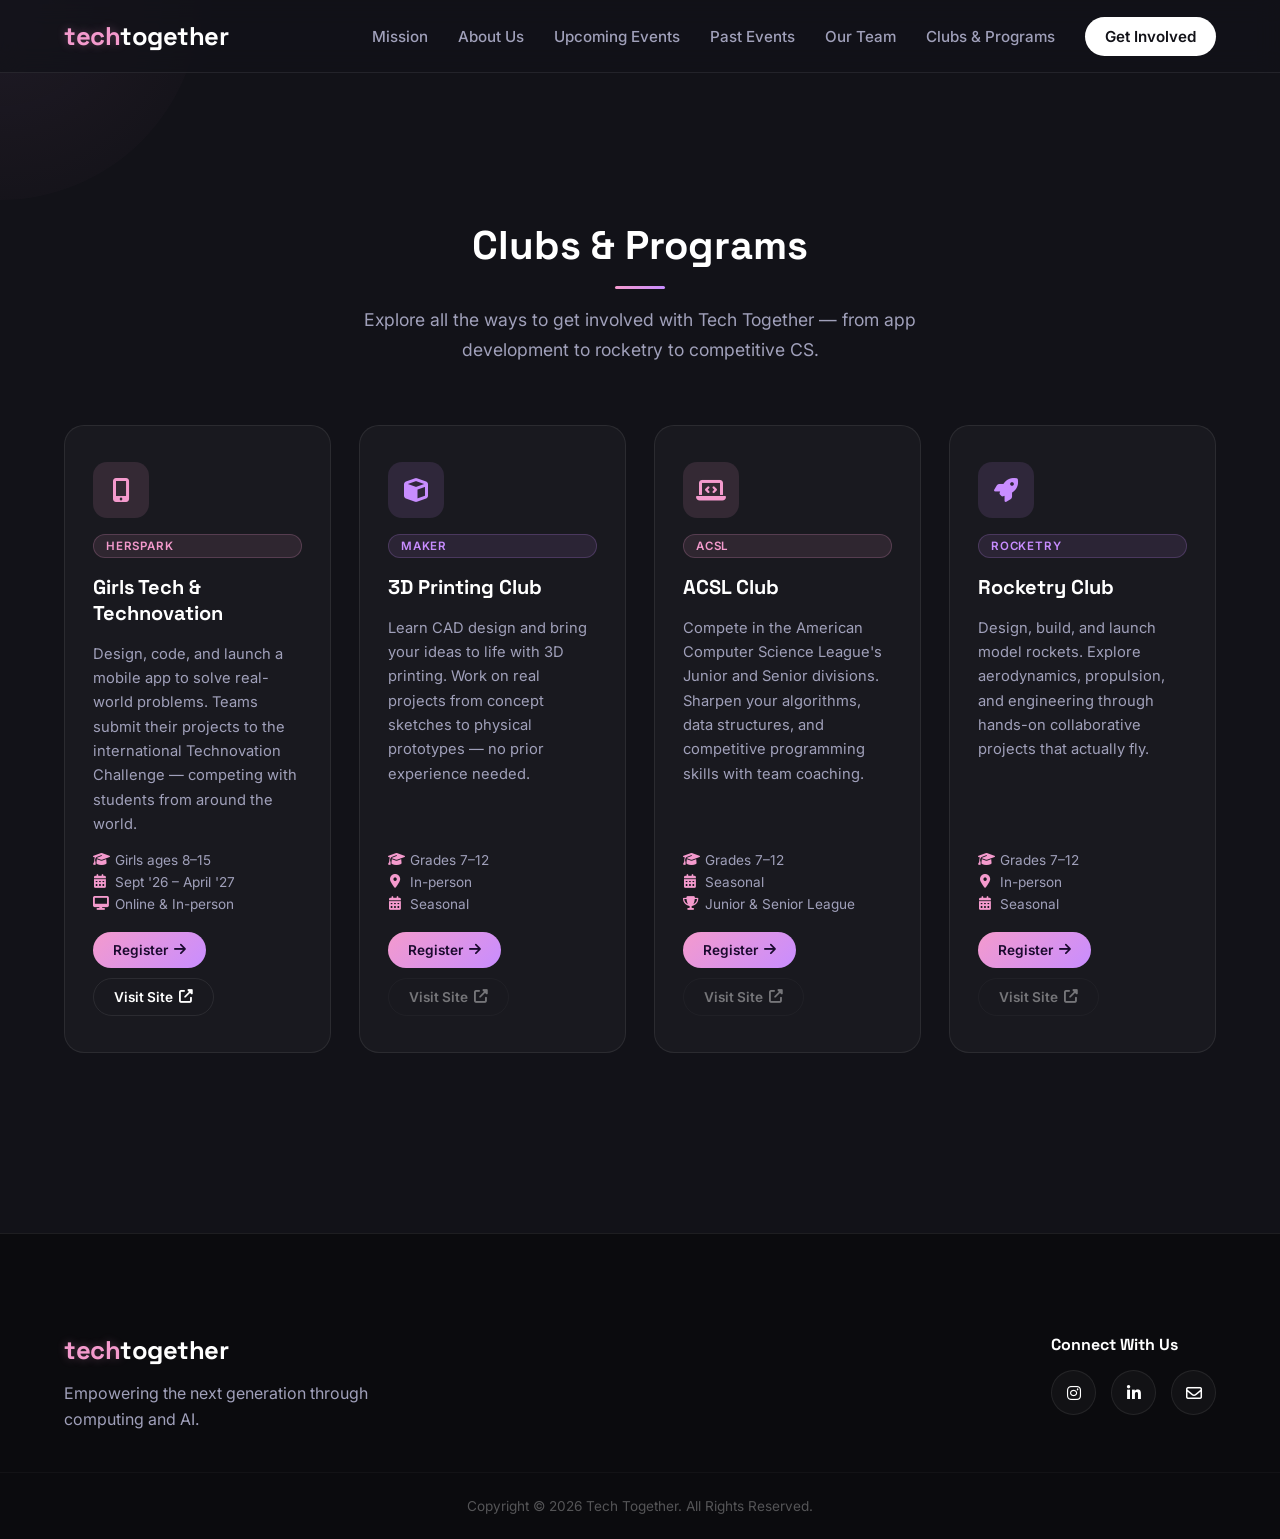
==== site/clubs.html @ 678fe967 "Move website to my repository" ====
<!DOCTYPE html>
<html lang="en">
<head>
    <meta charset="UTF-8">
    <meta name="viewport" content="width=device-width, initial-scale=1.0">
    <title>Clubs &amp; Programs | Tech Together</title>
    <link rel="preconnect" href="https://fonts.googleapis.com">
    <link rel="preconnect" href="https://fonts.gstatic.com" crossorigin>
    <link href="https://fonts.googleapis.com/css2?family=Inter:wght@300;400;500;600&family=Space+Grotesk:wght@400;500;700&display=swap" rel="stylesheet">
    <link rel="stylesheet" href="https://cdnjs.cloudflare.com/ajax/libs/font-awesome/6.4.0/css/all.min.css">
    <link rel="stylesheet" href="style.css">
    <style>
        .clubs-hero {
            padding: 140px 0 60px;
            text-align: center;
        }

        .clubs-hero .section-title {
            margin-bottom: 16px;
        }

        .clubs-hero p {
            color: var(--text-muted);
            font-size: 1.1rem;
            max-width: 560px;
            margin: 0 auto;
            line-height: 1.7;
        }

        .clubs-grid {
            display: grid;
            grid-template-columns: repeat(auto-fit, minmax(260px, 1fr));
            gap: 28px;
            padding-bottom: 100px;
        }

        .club-card {
            background: var(--glass-bg);
            border: 1px solid var(--glass-border);
            border-radius: 20px;
            padding: 36px 28px;
            display: flex;
            flex-direction: column;
            gap: 16px;
            position: relative;
            overflow: hidden;
            transition: transform 0.25s ease, border-color 0.25s ease;
        }

        .club-card:hover {
            transform: translateY(-6px);
            border-color: rgba(244, 154, 205, 0.35);
        }

        .club-card .card-glow {
            position: absolute;
            inset: 0;
            border-radius: 20px;
            opacity: 0;
            transition: opacity 0.3s ease;
            background: radial-gradient(circle at 50% 0%, rgba(244,154,205,0.1), transparent 70%);
            pointer-events: none;
        }

        .club-card:hover .card-glow {
            opacity: 1;
        }

        .club-icon {
            width: 56px;
            height: 56px;
            border-radius: 14px;
            display: flex;
            align-items: center;
            justify-content: center;
            font-size: 1.5rem;
        }

        .club-icon.pink {
            background: rgba(244, 154, 205, 0.12);
            color: var(--primary-pink);
        }

        .club-icon.lavender {
            background: rgba(200, 141, 255, 0.12);
            color: var(--secondary-lavender);
        }

        .club-tag {
            display: inline-block;
            font-size: 0.72rem;
            font-weight: 600;
            letter-spacing: 0.07em;
            text-transform: uppercase;
            padding: 4px 12px;
            border-radius: 20px;
        }

        .club-tag.pink {
            background: rgba(244, 154, 205, 0.1);
            color: var(--primary-pink);
            border: 1px solid rgba(244, 154, 205, 0.2);
        }

        .club-tag.lavender {
            background: rgba(200, 141, 255, 0.1);
            color: var(--secondary-lavender);
            border: 1px solid rgba(200, 141, 255, 0.2);
        }

        .club-card h3 {
            font-family: var(--font-heading);
            font-size: 1.25rem;
            font-weight: 700;
            color: var(--text-white);
            margin: 0;
        }

        .club-card p {
            color: var(--text-muted);
            font-size: 0.92rem;
            line-height: 1.65;
            flex: 1;
        }

        .club-meta {
            list-style: none;
            display: flex;
            flex-direction: column;
            gap: 6px;
        }

        .club-meta li {
            font-size: 0.85rem;
            color: var(--text-muted);
            display: flex;
            align-items: center;
            gap: 8px;
        }

        .club-meta li i {
            color: var(--primary-pink);
            width: 14px;
            text-align: center;
        }

        .club-card-actions {
            display: flex;
            gap: 10px;
            flex-wrap: wrap;
            margin-top: 4px;
        }

        .club-btn-register {
            display: inline-flex;
            align-items: center;
            gap: 6px;
            padding: 10px 20px;
            border-radius: 30px;
            font-size: 0.85rem;
            font-weight: 600;
            text-decoration: none;
            background: linear-gradient(135deg, var(--primary-pink), var(--secondary-lavender));
            color: #1a0a2e;
            transition: opacity 0.2s ease, transform 0.2s ease;
        }

        .club-btn-register:hover {
            opacity: 0.88;
            transform: translateY(-1px);
        }

        .club-btn-visit {
            display: inline-flex;
            align-items: center;
            gap: 6px;
            padding: 10px 20px;
            border-radius: 30px;
            font-size: 0.85rem;
            font-weight: 600;
            text-decoration: none;
            background: transparent;
            color: var(--text-white);
            border: 1px solid var(--glass-border);
            transition: border-color 0.2s ease, color 0.2s ease, transform 0.2s ease;
        }

        .club-btn-visit:hover {
            border-color: rgba(200, 141, 255, 0.5);
            color: var(--secondary-lavender);
            transform: translateY(-1px);
        }

        /* "Coming Soon" state for clubs without a site yet */
        .club-btn-visit.disabled {
            opacity: 0.4;
            pointer-events: none;
            cursor: default;
        }
    </style>
</head>
<body>

    <div class="cursor-glow" id="cursorGlow"></div>

    <nav class="navbar">
        <div class="nav-container">
            <a href="index.html" class="nav-logo">
                <span class="logo-tech">tech</span><span class="logo-together">together</span>
            </a>
            <button class="menu-toggle" id="menuToggle" aria-label="Toggle Navigation">
                <i class="fas fa-bars"></i>
            </button>
            <ul class="nav-links" id="navLinks">
                <li><a href="index.html#mission" class="nav-item">Mission</a></li>
                <li><a href="index.html#about" class="nav-item">About Us</a></li>
                <li><a href="index.html#upcoming" class="nav-item">Upcoming Events</a></li>
                <li><a href="index.html#past-events" class="nav-item">Past Events</a></li>
                <li><a href="members.html" class="nav-item">Our Team</a></li>
                <li><a href="clubs.html" class="nav-item" aria-current="page">Clubs &amp; Programs</a></li>
                <li><a href="index.html#get-involved" class="nav-btn">Get Involved</a></li>
            </ul>
        </div>
    </nav>

    <div class="container">
        <div class="clubs-hero">
            <h1 class="section-title">Clubs &amp; Programs</h1>
            <p>Explore all the ways to get involved with Tech Together — from app development to rocketry to competitive CS.</p>
        </div>

        <div class="clubs-grid">

            <!-- Girls Tech -->
            <div class="club-card">
                <div class="card-glow"></div>
                <div class="club-icon pink"><i class="fas fa-mobile-alt"></i></div>
                <span class="club-tag pink">HerSpark</span>
                <h3>Girls Tech &amp; Technovation</h3>
                <p>Design, code, and launch a mobile app to solve real-world problems. Teams submit their projects to the international Technovation Challenge — competing with students from around the world.</p>
                <ul class="club-meta">
                    <li><i class="fas fa-graduation-cap"></i> Girls ages 8–15</li>
                    <li><i class="fas fa-calendar-alt"></i> Sept '26 – April '27</li>
                    <li><i class="fas fa-desktop"></i> Online &amp; In-person</li>
                </ul>
                <div class="club-card-actions">
                    <a href="https://docs.google.com/forms/d/e/1FAIpQLSdPjcP0x4qNwXBXOPICYOBDx2aWglz-p1E5i9d4YgXIDTaJ4Q/viewform"
                       target="_blank" class="club-btn-register">
                        Register <i class="fas fa-arrow-right"></i>
                    </a>
                    <a href="girlsTech.html" class="club-btn-visit">
                        Visit Site <i class="fas fa-external-link-alt"></i>
                    </a>
                </div>
            </div>

            <!-- 3D Printing -->
            <div class="club-card">
                <div class="card-glow"></div>
                <div class="club-icon lavender"><i class="fas fa-cube"></i></div>
                <span class="club-tag lavender">Maker</span>
                <h3>3D Printing Club</h3>
                <p>Learn CAD design and bring your ideas to life with 3D printing. Work on real projects from concept sketches to physical prototypes — no prior experience needed.</p>
                <ul class="club-meta">
                    <li><i class="fas fa-graduation-cap"></i> Grades 7–12</li>
                    <li><i class="fas fa-map-marker-alt"></i> In-person</li>
                    <li><i class="fas fa-calendar-alt"></i> Seasonal</li>
                </ul>
                <div class="club-card-actions">
                    <a href="https://docs.google.com/forms/d/e/1FAIpQLSdmElGPJjkM2uXJtzMj5qjNfLxNtGURdolI7BDbFbrmzxqRbw/viewform"
                       target="_blank" class="club-btn-register">
                        Register <i class="fas fa-arrow-right"></i>
                    </a>
                    <span class="club-btn-visit disabled">
                        Visit Site <i class="fas fa-external-link-alt"></i>
                    </span>
                </div>
            </div>

            <!-- ACSL -->
            <div class="club-card">
                <div class="card-glow"></div>
                <div class="club-icon pink"><i class="fas fa-laptop-code"></i></div>
                <span class="club-tag pink">ACSL</span>
                <h3>ACSL Club</h3>
                <p>Compete in the American Computer Science League's Junior and Senior divisions. Sharpen your algorithms, data structures, and competitive programming skills with team coaching.</p>
                <ul class="club-meta">
                    <li><i class="fas fa-graduation-cap"></i> Grades 7–12</li>
                    <li><i class="fas fa-calendar-alt"></i> Seasonal</li>
                    <li><i class="fas fa-trophy"></i> Junior &amp; Senior League</li>
                </ul>
                <div class="club-card-actions">
                    <a href="https://docs.google.com/forms/d/e/1FAIpQLSegAQytbl2MMEGlR-WapUMk6I6lDe-tsKeCJoceJS2TrHHFzQ/viewform"
                       target="_blank" class="club-btn-register">
                        Register <i class="fas fa-arrow-right"></i>
                    </a>
                    <span class="club-btn-visit disabled">
                        Visit Site <i class="fas fa-external-link-alt"></i>
                    </span>
                </div>
            </div>

            <!-- Rocketry -->
            <div class="club-card">
                <div class="card-glow"></div>
                <div class="club-icon lavender"><i class="fas fa-rocket"></i></div>
                <span class="club-tag lavender">Rocketry</span>
                <h3>Rocketry Club</h3>
                <p>Design, build, and launch model rockets. Explore aerodynamics, propulsion, and engineering through hands-on collaborative projects that actually fly.</p>
                <ul class="club-meta">
                    <li><i class="fas fa-graduation-cap"></i> Grades 7–12</li>
                    <li><i class="fas fa-map-marker-alt"></i> In-person</li>
                    <li><i class="fas fa-calendar-alt"></i> Seasonal</li>
                </ul>
                <div class="club-card-actions">
                    <a href="https://docs.google.com/forms/d/e/1FAIpQLSdwULRgSS5kdj_Uvz4vcaRLrQtrrEoa6EPxh94gF9k5fkU-ww/viewform"
                       target="_blank" class="club-btn-register">
                        Register <i class="fas fa-arrow-right"></i>
                    </a>
                    <span class="club-btn-visit disabled">
                        Visit Site <i class="fas fa-external-link-alt"></i>
                    </span>
                </div>
            </div>

        </div>
    </div>

    <footer class="main-footer">
        <div class="container footer-grid">
            <div class="footer-brand">
                <div class="nav-logo">
                    <span class="logo-tech">tech</span><span class="logo-together">together</span>
                </div>
                <p>Empowering the next generation through computing and AI.</p>
            </div>
            <div class="footer-socials">
                <h4>Connect With Us</h4>
                <div class="social-links">
                    <a href="https://www.facebook.com/groups/455646047163082" aria-label="Instagram"><i class="fab fa-instagram"></i></a>
                    <a href="https://www.linkedin.com/groups/13184021/" aria-label="LinkedIn"><i class="fab fa-linkedin-in"></i></a>
                    <a href="mailto:dastur.parinaz@gmail.com" aria-label="Email"><i class="far fa-envelope"></i></a>
                </div>
            </div>
        </div>
        <div class="footer-bottom">
            <p>Copyright &copy; 2026 Tech Together. All Rights Reserved.</p>
        </div>
    </footer>

    <script src="script.js"></script>
</body>
</html>
---- site/style.css ----
/* Custom Reset & CSS Variables */
:root {
    --bg-color: #121218;
    --primary-pink: #F49ACD;
    --secondary-lavender: #C88DFF;
    --text-white: #ffffff;
    --text-muted: #a0a0ba;
    --glass-bg: rgba(255, 255, 255, 0.03);
    --glass-border: rgba(255, 255, 255, 0.08);
    --font-heading: 'Space Grotesk', sans-serif;
    --font-body: 'Inter', sans-serif;
    --glow-shadow: 0 0 20px rgba(244, 154, 205, 0.2);
}

* {
    margin: 0;
    padding: 0;
    box-sizing: border-box;
}

html {
    scroll-behavior: smooth;
    background-color: var(--bg-color);
    color: var(--text-white);
    font-family: var(--font-body);
    overflow-x: hidden;
}

body {
    position: relative;
    min-height: 100vh;
}

.container {
    width: 90%;
    max-width: 1200px;
    margin: 0 auto;
    padding: 80px 0;
}

/* Cursor Glow Tracking Graphic */
.cursor-glow {
    position: fixed;
    width: 400px;
    height: 400px;
    background: radial-gradient(circle, rgba(200,141,255,0.07) 0%, rgba(244,154,205,0.03) 50%, rgba(0,0,0,0) 100%);
    border-radius: 50%;
    pointer-events: none;
    transform: translate(-50%, -50%);
    z-index: 1;
    transition: width 0.2s ease, height 0.2s ease;
}

/* Navigation Bar Styling */
.navbar {
    position: fixed;
    top: 0;
    left: 0;
    width: 100%;
    z-index: 1000;
    background: rgba(18, 18, 24, 0.75);
    backdrop-filter: blur(12px);
    -webkit-backdrop-filter: blur(12px);
    border-bottom: 1px solid var(--glass-border);
    transition: all 0.3s ease;
}

.nav-container {
    max-width: 1200px;
    width: 90%;
    margin: 0 auto;
    display: flex;
    justify-content: space-between;
    align-items: center;
    padding: 20px 0;
}

.nav-logo {
    text-decoration: none;
    font-family: var(--font-heading);
    font-size: 1.6rem;
    font-weight: 700;
    letter-spacing: -0.5px;
}

.logo-tech { color: var(--primary-pink); text-shadow: 0 0 10px rgba(244,154,205,0.3); }
.logo-together { color: var(--text-white); }

.nav-links {
    display: flex;
    align-items: center;
    list-style: none;
    gap: 30px;
}

.nav-item {
    text-decoration: none;
    color: var(--text-muted);
    font-weight: 500;
    font-size: 0.95rem;
    transition: color 0.3s;
}

.nav-item:hover {
    color: var(--primary-pink);
}

.nav-btn {
    text-decoration: none;
    color: var(--bg-color);
    background: var(--text-white);
    padding: 10px 20px;
    border-radius: 30px;
    font-weight: 600;
    font-size: 0.95rem;
    transition: transform 0.3s, box-shadow 0.3s;
}

.nav-btn:hover {
    transform: translateY(-2px);
    box-shadow: 0 4px 15px rgba(255,255,255,0.2);
}

.menu-toggle {
    display: none;
    background: none;
    border: none;
    color: var(--text-white);
    font-size: 1.5rem;
    cursor: pointer;
}

/* Hero Landing Layout */
.hero-section {
    position: relative;
    height: 100vh;
    display: flex;
    flex-direction: column;
    justify-content: center;
    align-items: center;
    text-align: center;
    overflow: hidden;
    padding: 0 20px;
}

.hero-bg-animate {
    position: absolute;
    width: 600px;
    height: 600px;
    background: radial-gradient(circle, rgba(244,154,205,0.12) 0%, rgba(200,141,255,0.05) 50%, rgba(0,0,0,0) 100%);
    top: 50%;
    left: 50%;
    transform: translate(-50%, -50%);
    animation: pulseGlow 8s infinite alternate ease-in-out;
    pointer-events: none;
}

@keyframes pulseGlow {
    0% { transform: translate(-50%, -50%) scale(0.9); opacity: 0.7; }
    100% { transform: translate(-50%, -50%) scale(1.2); opacity: 1; }
}

/* Floating Elements & Icon Layer */
.particles-container {
    position: absolute;
    top: 0;
    left: 0;
    width: 100%;
    height: 100%;
    pointer-events: none;
}

.floating-ai-icon {
    position: absolute;
    color: rgba(255, 255, 255, 0.08);
    font-size: 2rem;
    animation: floatAnimation var(--duration) infinite ease-in-out alternate;
}

@keyframes floatAnimation {
    0% { transform: translateY(0px) rotate(0deg); }
    100% { transform: translateY(-20px) rotate(10deg); }
}

.hero-content {
    position: relative;
    z-index: 10;
    max-width: 900px;
}

.hero-title {
    font-family: var(--font-heading);
    font-size: clamp(3rem, 7vw, 5.5rem);
    font-weight: 700;
    letter-spacing: 2px;
    background: linear-gradient(135deg, var(--text-white) 30%, var(--primary-pink) 70%, var(--secondary-lavender) 100%);
    -webkit-background-clip: text;
    background-clip: text;
    -webkit-text-fill-color: transparent;
    margin-bottom: 20px;
}

.hero-subtitle {
    font-size: clamp(1.1rem, 2.5vw, 1.6rem);
    font-weight: 300;
    color: var(--text-muted);
    line-height: 1.5;
    margin-bottom: 40px;
}

.hero-subtitle span {
    color: var(--text-white);
    font-weight: 500;
}

.hero-cta-group {
    display: flex;
    justify-content: center;
    gap: 20px;
    flex-wrap: wrap;
}

/* Button UI Toolkit */
.btn {
    padding: 14px 32px;
    border-radius: 30px;
    font-family: var(--font-heading);
    font-weight: 600;
    font-size: 1rem;
    text-decoration: none;
    transition: all 0.3s cubic-bezier(0.25, 0.8, 0.25, 1);
    display: inline-block;
}

.btn-primary {
    background: var(--primary-pink);
    color: var(--bg-color);
    box-shadow: 0 4px 15px rgba(244, 154, 205, 0.3);
}

.btn-primary:hover {
    transform: translateY(-3px);
    box-shadow: 0 8px 25px rgba(244, 154, 205, 0.5);
}

.btn-secondary {
    background: transparent;
    color: var(--text-white);
    border: 1px solid var(--glass-border);
    backdrop-filter: blur(5px);
}

.btn-secondary:hover {
    background: rgba(255, 255, 255, 0.05);
    border-color: var(--secondary-lavender);
    transform: translateY(-3px);
}

.scroll-indicator {
    position: absolute;
    bottom: 30px;
    display: flex;
    flex-direction: column;
    align-items: center;
    gap: 8px;
    color: var(--text-muted);
    font-size: 0.85rem;
    animation: bounce 2s infinite;
}

@keyframes bounce {
    0%, 20%, 50%, 80%, 100% { transform: translateY(0); }
    40% { transform: translateY(-10px); }
    60% { transform: translateY(-5px); }
}

/* Base Headings Setup */
.section-title {
    text-align: center;
    font-family: var(--font-heading);
    font-size: 2.5rem;
    margin-bottom: 50px;
    position: relative;
}

.section-title::after {
    content: '';
    display: block;
    width: 50px;
    height: 3px;
    background: linear-gradient(90deg, var(--primary-pink), var(--secondary-lavender));
    margin: 15px auto 0 auto;
    border-radius: 2px;
}

.section-title-left {
    font-family: var(--font-heading);
    font-size: 2.3rem;
    margin-bottom: 20px;
}

/* Mission Layout module */
.mission-section {
    position: relative;
    overflow: hidden;
}

/* Background image layer */
.mission-bg {
    position: absolute;
    inset: 0;
    background-image: url('mission-banner.png');
    background-size: cover;
    background-position: center center;
    background-repeat: no-repeat;
    z-index: 0;
    transition: opacity 0.5s ease;
}

/* Dark tint overlay — fades out on hover */
.mission-bg-tint {
    position: absolute;
    inset: 0;
    background: rgba(18, 18, 24, 0.72);
    z-index: 1;
    transition: opacity 0.5s ease;
    pointer-events: none;
}

.mission-section:hover .mission-bg-tint {
    opacity: 0;
}

/* Content sits above both layers */
.mission-section .container {
    position: relative;
    z-index: 2;
}
.mission-lead {
    text-align: center;
    font-size: 1.3rem;
    max-width: 800px;
    margin: 0 auto 40px auto;
    line-height: 1.6;
    color: #e2e2ee;
    text-shadow: 0 1px 12px rgba(0,0,0,0.7);
}

.mission-grid {
    display: grid;
    grid-template-columns: repeat(auto-fit, minmax(240px, 1fr));
    gap: 20px;
    max-width: 1000px;
    margin: 0 auto;
}

.mission-pill {
    background: rgba(18, 18, 24, 0.55);
    border: 1px solid rgba(255,255,255,0.12);
    backdrop-filter: blur(8px);
    -webkit-backdrop-filter: blur(8px);
    padding: 18px 25px;
    border-radius: 16px;
    display: flex;
    align-items: center;
    gap: 15px;
    font-weight: 500;
    transition: border-color 0.3s, background 0.3s;
}

.mission-pill i {
    color: var(--primary-pink);
    font-size: 1.2rem;
}

.mission-pill:hover {
    border-color: rgba(244, 154, 205, 0.5);
    background: rgba(18, 18, 24, 0.75);
}

.illustration-row {
    display: flex;
    justify-content: center;
    gap: 40px;
    margin-top: 60px;
}

.icon-box {
    width: 80px;
    height: 80px;
    background: rgba(18, 18, 24, 0.55);
    backdrop-filter: blur(8px);
    -webkit-backdrop-filter: blur(8px);
    border: 1px solid rgba(255,255,255,0.12);
    border-radius: 20px;
    display: flex;
    justify-content: center;
    align-items: center;
    font-size: 1.8rem;
    color: var(--secondary-lavender);
}

/* About Us Structural Split Layout */
.about-layout {
    display: grid;
    grid-template-columns: 1fr 1fr;
    gap: 60px;
    align-items: center;
}

.about-block {
    margin-bottom: 40px;
}

.about-block p {
    color: var(--text-muted);
    line-height: 1.7;
    margin-bottom: 15px;
    font-size: 1.05rem;
}

.subsection-title {
    font-family: var(--font-heading);
    font-size: 1.5rem;
    margin-bottom: 20px;
}

.different-list {
    list-style: none;
}

.different-list li {
    display: flex;
    align-items: center;
    gap: 12px;
    margin-bottom: 12px;
    color: #dedee9;
}

.bullet {
    width: 6px;
    height: 6px;
    background: var(--secondary-lavender);
    border-radius: 50%;
    box-shadow: 0 0 8px var(--secondary-lavender);
}

/* Photo Collage Triangle Formation */
.collage-container {
    position: relative;
    height: 420px;
    width: 100%;
}

.collage-photo {
    position: absolute;
    border-radius: 16px;
    border: 1px solid var(--glass-border);
    overflow: hidden;
    background: var(--glass-bg);
    box-shadow: 0 8px 32px rgba(0, 0, 0, 0.4);
    transition: transform 0.3s ease, z-index 0s;
}

.collage-photo:hover {
    transform: scale(1.03);
    z-index: 10 !important;
}

/* Top-left photo */
.photo-top-left {
    width: 58%;
    height: 220px;
    top: 0;
    left: 0;
    z-index: 3;
}

/* Top-right photo — slightly overlaps top-left */
.photo-top-right {
    width: 46%;
    height: 200px;
    top: 20px;
    right: 0;
    z-index: 2;
}

/* Bottom-center photo — apex of triangle, overlaps both above */
.photo-bottom-center {
    width: 52%;
    height: 200px;
    bottom: 0;
    left: 50%;
    transform: translateX(-50%);
    z-index: 4;
}

/* Event Management Cards styling */
.events-grid {
    display: grid;
    grid-template-columns: repeat(auto-fit, minmax(320px, 1fr));
    gap: 30px;
    margin-top: 20px;
}

.glass-card {
    position: relative;
    background: var(--glass-bg);
    border: 1px solid var(--glass-border);
    border-radius: 24px;
    padding: 35px;
    backdrop-filter: blur(10px);
    -webkit-backdrop-filter: blur(10px);
    transition: transform 0.4s cubic-bezier(0.165, 0.84, 0.44, 1), border-color 0.3s;
    overflow: hidden;
}

.glass-card:hover {
    transform: translateY(-8px);
    border-color: rgba(255, 255, 255, 0.2);
}

/* Interactive Card internal components */
.card-glow {
    position: absolute;
    top: 0;
    left: 0;
    width: 100%;
    height: 100%;
    background: radial-gradient(circle at var(--mouse-x, 50%) var(--mouse-y, 50%), rgba(255,255,255,0.06) 0%, transparent 60%);
    pointer-events: none;
}

.event-header {
    margin-bottom: 25px;
}

.event-tag {
    display: inline-block;
    padding: 6px 14px;
    border-radius: 20px;
    font-size: 0.75rem;
    font-weight: 600;
    text-transform: uppercase;
    letter-spacing: 0.5px;
    margin-bottom: 12px;
}

.badge-pink { background: rgba(244, 154, 205, 0.15); color: var(--primary-pink); }
.badge-purple { background: rgba(200, 141, 255, 0.15); color: var(--secondary-lavender); }

.event-card h3 {
    font-family: var(--font-heading);
    font-size: 1.6rem;
}

.event-details {
    list-style: none;
    margin-bottom: 20px;
}

.event-details li {
    display: flex;
    align-items: center;
    gap: 12px;
    margin-bottom: 8px;
    color: #cecedf;
    font-size: 0.95rem;
}

.event-details li i {
    width: 18px;
    color: var(--text-muted);
}

.event-desc {
    color: var(--text-muted);
    line-height: 1.6;
    margin-bottom: 30px;
}

.card-btn {
    text-decoration: none;
    color: var(--primary-pink);
    font-weight: 600;
    display: flex;
    align-items: center;
    gap: 8px;
    transition: gap 0.3s;
}

.card-btn:hover {
    gap: 14px;
}

.btn-highlight {
    color: var(--secondary-lavender);
}

/* Past Events Interactive Timeline Architecture */
.timeline {
    position: relative;
    max-width: 900px;
    margin: 40px auto 0 auto;
}

.timeline::after {
    content: '';
    position: absolute;
    width: 2px;
    background: linear-gradient(to bottom, var(--primary-pink), var(--secondary-lavender));
    top: 0;
    bottom: 0;
    left: 50%;
    transform: translateX(-50%);
}

.timeline-item {
    padding: 10px 40px;
    position: relative;
    width: 50%;
}

.timeline-item.left { left: 0; }
.timeline-item.right { left: 50%; }

.timeline-dot {
    position: absolute;
    width: 16px;
    height: 16px;
    background: var(--bg-color);
    border: 3px solid var(--primary-pink);
    border-radius: 50%;
    top: 30px;
    z-index: 10;
}

.timeline-item.left .timeline-dot { right: -8px; }
.timeline-item.right .timeline-dot { left: -8px; border-color: var(--secondary-lavender); }

.timeline-year {
    font-family: var(--font-heading);
    font-size: 1.3rem;
    font-weight: 700;
    color: var(--primary-pink);
    display: block;
    margin-bottom: 5px;
}

.timeline-item.right .timeline-year {
    color: var(--secondary-lavender);
}

.timeline-content h3 {
    font-family: var(--font-heading);
    font-size: 1.4rem;
    margin-bottom: 15px;
}

.location-tag {
    color: var(--text-muted);
    font-size: 0.9rem;
    margin-bottom: 15px;
}

.timeline-content h4 {
    font-size: 0.9rem;
    text-transform: uppercase;
    letter-spacing: 0.5px;
    color: var(--text-muted);
    margin: 20px 0 10px 0;
}

/* Counters Elements styling */
.stats-container {
    display: flex;
    gap: 20px;
    margin-bottom: 10px;
    background: rgba(0,0,0,0.2);
    padding: 15px;
    border-radius: 12px;
}

.stat-box {
    text-align: center;
    flex: 1;
}

.stat-number {
    display: block;
    font-family: var(--font-heading);
    font-size: 1.6rem;
    font-weight: 700;
    color: var(--text-white);
}

.stat-label {
    font-size: 0.75rem;
    color: var(--text-muted);
}

/* Smooth Interactive Gallery Interface */
.gallery-grid {
    display: grid;
    grid-template-columns: 1fr 1fr;
    gap: 12px;
}

.gallery-item {
    position: relative;
    border-radius: 8px;
    overflow: hidden;
    height: 90px;
    cursor: pointer;
}

.gallery-item .img-placeholder {
    font-size: 1.2rem;
}

.gallery-overlay {
    position: absolute;
    top: 0; left: 0; width: 100%; height: 100%;
    background: rgba(200, 141, 255, 0.4);
    display: flex; justify-content: center; align-items: center;
    opacity: 0; transition: opacity 0.3s ease;
}

.gallery-item:hover .gallery-overlay {
    opacity: 1;
}

.sponsor-tag {
    display: inline-block;
    margin-top: 15px;
    font-size: 0.8rem;
    color: var(--secondary-lavender);
    background: rgba(200,141,255,0.1);
    padding: 4px 10px;
    border-radius: 6px;
}

/* Lightbox Framework Layout */
.lightbox {
    display: none;
    position: fixed;
    z-index: 2000;
    top: 0; left: 0; width: 100%; height: 100%;
    background: rgba(10, 10, 14, 0.9);
    justify-content: center;
    align-items: center;
}

.lightbox-content {
    max-width: 80%;
    max-height: 80%;
    width: 500px;
    height: 350px;
}

.lightbox-placeholder-view {
    width: 100%; height: 100%;
    background: #1b1b26;
    border: 1px solid var(--glass-border);
    border-radius: 16px;
    display: flex; flex-direction: column;
    justify-content: center; align-items: center;
    gap: 15px; color: var(--text-muted);
}

.lightbox-close {
    position: absolute;
    top: 30px; right: 40px;
    color: var(--text-white);
    font-size: 2.5rem;
    cursor: pointer;
}

/* Universal Page Scroll Animations Rules */
.scroll-reveal {
    opacity: 0;
    transform: translateY(30px);
    transition: opacity 0.8s ease, transform 0.8s ease;
}

.scroll-reveal.active {
    opacity: 1;
    transform: translateY(0);
}

/* Footer Section layout architecture */
.main-footer {
    background: #0b0b0e;
    border-top: 1px solid var(--glass-border);
    padding-top: 60px;
}

.footer-grid {
    display: flex;
    justify-content: space-between;
    align-items: flex-start;
    flex-wrap: wrap;
    gap: 40px;
    padding: 40px 0;
}

.footer-brand {
    max-width: 350px;
}

.footer-brand p {
    color: var(--text-muted);
    margin-top: 15px;
    line-height: 1.6;
}

.footer-socials h4 {
    font-family: var(--font-heading);
    margin-bottom: 15px;
}

.social-links {
    display: flex;
    gap: 15px;
}

.social-links a {
    width: 45px;
    height: 45px;
    background: var(--glass-bg);
    border: 1px solid var(--glass-border);
    border-radius: 50%;
    display: flex;
    justify-content: center;
    align-items: center;
    color: var(--text-white);
    text-decoration: none;
    transition: all 0.3s;
}

.social-links a:hover {
    background: var(--primary-pink);
    color: var(--bg-color);
    transform: translateY(-3px);
}

.footer-bottom {
    text-align: center;
    padding: 25px 0;
    border-top: 1px solid rgba(255,255,255,0.03);
    color: rgba(255,255,255,0.3);
    font-size: 0.85rem;
}

/* Responsive Adaptive Breaking Rules */
@media (max-width: 768px) {
    .menu-toggle { display: block; }
    .nav-links {
        position: absolute;
        top: 100%; left: 0; width: 100%;
        background: #121218;
        border-bottom: 1px solid var(--glass-border);
        flex-direction: column;
        padding: 30px 0;
        gap: 20px;
        display: none;
    }
    .nav-links.active { display: flex; }
    .about-layout { grid-template-columns: 1fr; gap: 40px; }
    .timeline::after { left: 30px; }
    .timeline-item { width: 100%; padding-left: 60px; padding-right: 0; }
    .timeline-item.right { left: 0; }
    .timeline-item.left .timeline-dot, .timeline-item.right .timeline-dot { left: 22px; right: auto; }
    .collage-container { height: 340px; }
}

/* Compact Timeline Cards (clickable) */
.timeline-card-compact {
    cursor: pointer;
    transition: transform 0.35s cubic-bezier(0.165, 0.84, 0.44, 1), border-color 0.3s, box-shadow 0.3s;
}

.timeline-card-compact:hover {
    transform: translateY(-6px);
    border-color: rgba(244, 154, 205, 0.4);
    box-shadow: 0 12px 40px rgba(244, 154, 205, 0.12);
}

.timeline-item.right .timeline-card-compact:hover {
    border-color: rgba(200, 141, 255, 0.4);
    box-shadow: 0 12px 40px rgba(200, 141, 255, 0.12);
}

.timeline-card-compact:focus-visible {
    outline: 2px solid var(--primary-pink);
    outline-offset: 4px;
}

/* Preview gallery strip inside compact timeline card */
.timeline-card-gallery {
    display: flex;
    gap: 8px;
    margin: 14px 0 12px;
}

.timeline-card-gallery img {
    width: calc(33.33% - 6px);
    height: 70px;
    object-fit: cover;
    border-radius: 8px;
    border: 1px solid var(--glass-border);
    display: block;
}

.timeline-read-more {
    display: inline-flex;
    align-items: center;
    gap: 7px;
    font-size: 0.85rem;
    font-weight: 600;
    color: var(--primary-pink);
    transition: gap 0.3s;
}

.timeline-item.right .timeline-read-more {
    color: var(--secondary-lavender);
}

.timeline-card-compact:hover .timeline-read-more {
    gap: 12px;
}

/* Event Detail Modal overlay */
.event-modal-overlay {
    display: none;
    position: fixed;
    inset: 0;
    z-index: 3000;
    background: rgba(10, 10, 14, 0.85);
    backdrop-filter: blur(8px);
    -webkit-backdrop-filter: blur(8px);
    justify-content: center;
    align-items: center;
    padding: 24px 16px;
}

.event-modal-overlay.open {
    display: flex;
}

.event-modal-box {
    position: relative;
    background: #1a1a24;
    border: 1px solid rgba(255, 255, 255, 0.1);
    border-radius: 24px;
    width: 100%;
    max-width: 720px;
    max-height: 88vh;
    overflow-y: auto;
    padding: 48px 44px 40px;
    scrollbar-width: thin;
    scrollbar-color: rgba(244,154,205,0.3) transparent;
}

.event-modal-box::-webkit-scrollbar {
    width: 6px;
}

.event-modal-box::-webkit-scrollbar-thumb {
    background: rgba(244,154,205,0.3);
    border-radius: 3px;
}

.event-modal-close {
    position: absolute;
    top: 18px;
    right: 22px;
    background: none;
    border: none;
    color: var(--text-muted);
    font-size: 1.8rem;
    line-height: 1;
    cursor: pointer;
    padding: 4px 8px;
    border-radius: 8px;
    transition: color 0.2s, background 0.2s;
}

.event-modal-close:hover {
    color: var(--text-white);
    background: rgba(255,255,255,0.06);
}

.event-modal-body h2 {
    font-family: var(--font-heading);
    font-size: 1.9rem;
    margin-bottom: 8px;
}

.modal-year-tag {
    display: inline-block;
    font-size: 0.85rem;
    font-weight: 600;
    color: var(--primary-pink);
    background: rgba(244,154,205,0.1);
    padding: 4px 12px;
    border-radius: 20px;
    margin-bottom: 20px;
}

.event-modal-body p {
    color: var(--text-muted);
    line-height: 1.75;
    margin-bottom: 1rem;
    font-size: 1rem;
}

.modal-list {
    margin: 0.25rem 0 1.25rem 1.5rem;
    color: var(--text-muted);
}

.modal-list li {
    margin-bottom: 0.5rem;
    line-height: 1.6;
}

.modal-gallery-title {
    font-size: 0.85rem;
    text-transform: uppercase;
    letter-spacing: 0.5px;
    color: var(--text-muted);
    margin: 24px 0 12px;
}

.modal-gallery-grid {
    display: grid;
    grid-template-columns: repeat(3, 1fr);
    gap: 10px;
    margin-bottom: 1.5rem;
}

.modal-gallery-grid .gallery-item {
    height: 110px;
    border-radius: 10px;
}

.modal-gallery-grid .gallery-item img {
    width: 100%;
    height: 100%;
    object-fit: cover;
    display: block;
}

.modal-banners {
    background: rgba(255,255,255,0.02);
    border: 1px solid var(--glass-border);
    border-radius: 12px;
    padding: 16px;
    margin-bottom: 20px;
    text-align: center;
}

/* Responsive adjustments */
@media (max-width: 768px) {
    .about-layout { grid-template-columns: 1fr; gap: 40px; }
    .collage-container { height: 340px; }
    .photo-top-left { width: 62%; height: 180px; }
    .photo-top-right { width: 50%; height: 165px; }
    .photo-bottom-center { width: 56%; height: 170px; }
    .event-modal-box { padding: 36px 24px 28px; }
    .modal-gallery-grid { grid-template-columns: repeat(2, 1fr); }
}

/* ── Get Involved Section ── */
.get-involved-section {
    background: linear-gradient(180deg, transparent 0%, rgba(244,154,205,0.03) 50%, transparent 100%);
}

.get-involved-lead {
    text-align: center;
    font-size: 1.15rem;
    color: var(--text-muted);
    max-width: 600px;
    margin: -30px auto 50px;
    line-height: 1.6;
}

.get-involved-grid {
    display: grid;
    grid-template-columns: repeat(2, 1fr);
    gap: 24px;
}

/* Standard 4-card sizing */
.gi-card {
    display: flex;
    flex-direction: column;
    gap: 12px;
    padding: 32px;
}

.gi-card h3 {
    font-family: var(--font-heading);
    font-size: 1.35rem;
    line-height: 1.2;
}

.gi-card p {
    color: var(--text-muted);
    font-size: 0.97rem;
    line-height: 1.65;
    flex: 1;
}

/* Icon circle */
.gi-icon-wrap {
    width: 52px;
    height: 52px;
    border-radius: 14px;
    display: flex;
    align-items: center;
    justify-content: center;
    font-size: 1.4rem;
    margin-bottom: 4px;
}

.gi-pink    { background: rgba(244,154,205,0.12); color: var(--primary-pink); }
.gi-lavender { background: rgba(200,141,255,0.12); color: var(--secondary-lavender); }

/* Category tag */
.gi-tag {
    display: inline-block;
    padding: 4px 12px;
    border-radius: 20px;
    font-size: 0.72rem;
    font-weight: 700;
    text-transform: uppercase;
    letter-spacing: 0.6px;
    width: fit-content;
}

/* Detail list (grade / format) */
.gi-meta {
    list-style: none;
    display: flex;
    flex-wrap: wrap;
    gap: 12px;
    margin: 4px 0;
}

.gi-meta li {
    display: flex;
    align-items: center;
    gap: 7px;
    font-size: 0.88rem;
    color: var(--text-muted);
}

.gi-meta li i {
    color: var(--primary-pink);
    width: 14px;
}

/* Wide mentor card spans full width */
.gi-card-wide {
    grid-column: 1 / -1;
}

.gi-mentor-inner {
    display: flex;
    gap: 48px;
    align-items: flex-start;
}

.gi-mentor-left {
    flex: 1;
    display: flex;
    flex-direction: column;
    gap: 12px;
}

.gi-mentor-right {
    flex: 0 0 280px;
    display: flex;
    flex-direction: column;
    gap: 24px;
    justify-content: center;
}

.gi-mentor-perks {
    display: flex;
    flex-direction: column;
    gap: 10px;
}

.gi-perk {
    display: flex;
    align-items: center;
    gap: 10px;
    font-size: 0.95rem;
    color: var(--text-muted);
}

.gi-perk i {
    color: var(--primary-pink);
    font-size: 0.9rem;
}

.gi-cta-btn {
    width: 100%;
    text-align: center;
    justify-content: center;
    display: flex;
    align-items: center;
    gap: 10px;
}

/* Responsive */
@media (max-width: 768px) {
    .get-involved-grid { grid-template-columns: 1fr; }
    .gi-card-wide { grid-column: 1; }
    .gi-mentor-inner { flex-direction: column; gap: 28px; }
    .gi-mentor-right { flex: unset; width: 100%; }
}

/* Mission section title shadow for legibility over image */
.mission-section .section-title {
    text-shadow: 0 2px 16px rgba(0,0,0,0.7);
}

/* Event card action row — Register + Learn More side by side */
.event-card-actions {
    display: flex;
    align-items: center;
    gap: 20px;
    flex-wrap: wrap;
}

/* Learn More ghost button */
.card-btn-learn {
    background: none;
    border: none;
    cursor: pointer;
    font-family: var(--font-body);
    font-size: 0.9rem;
    font-weight: 600;
    color: var(--text-muted);
    display: inline-flex;
    align-items: center;
    gap: 7px;
    padding: 0;
    transition: color 0.25s;
}

.card-btn-learn i {
    font-size: 0.95rem;
}

.card-btn-learn:hover {
    color: var(--primary-pink);
}

/* Banner image inside modal */
.modal-event-banner {
    width: 100%;
    border-radius: 12px;
    overflow: hidden;
    margin: 16px 0 20px;
    border: 1px solid var(--glass-border);
}

.modal-banner-img {
    width: 100%;
    height: 200px;
    object-fit: cover;
    display: block;
}

/* Schedule table inside modal */
.modal-schedule {
    display: flex;
    flex-direction: column;
    gap: 8px;
    margin-bottom: 24px;
}

.modal-schedule-row {
    display: flex;
    align-items: baseline;
    gap: 14px;
    padding: 10px 14px;
    background: rgba(255,255,255,0.03);
    border: 1px solid var(--glass-border);
    border-radius: 10px;
    font-size: 0.93rem;
    color: var(--text-muted);
}

.modal-schedule-day {
    font-family: var(--font-heading);
    font-size: 0.8rem;
    font-weight: 700;
    color: var(--primary-pink);
    min-width: 44px;
    text-transform: uppercase;
    letter-spacing: 0.4px;
}

/* Placeholder image grid for events without photos yet */
.modal-placeholder-gallery {
    display: grid;
    grid-template-columns: repeat(3, 1fr);
    gap: 10px;
    margin-bottom: 24px;
}

.modal-placeholder-img {
    height: 110px;
    border-radius: 10px;
    border: 1px dashed rgba(255,255,255,0.12);
    background: rgba(255,255,255,0.02);
    display: flex;
    flex-direction: column;
    align-items: center;
    justify-content: center;
    gap: 8px;
    color: var(--text-muted);
    font-size: 0.78rem;
    text-align: center;
    padding: 8px;
}

.modal-placeholder-img i {
    font-size: 1.5rem;
    opacity: 0.4;
}

@media (max-width: 768px) {
    .modal-placeholder-gallery { grid-template-columns: repeat(2, 1fr); }
}

/* ── Techathon Themes Announcement Block ── */
.themes-announcement {
    position: relative;
    margin: 28px 0;
    padding: 28px 24px;
    border-radius: 18px;
    border: 1px solid rgba(200, 141, 255, 0.35);
    background: linear-gradient(135deg,
        rgba(200, 141, 255, 0.08) 0%,
        rgba(244, 154, 205, 0.06) 50%,
        rgba(200, 141, 255, 0.08) 100%);
    box-shadow:
        0 0 0 1px rgba(200, 141, 255, 0.15),
        0 0 30px rgba(200, 141, 255, 0.12),
        0 0 60px rgba(244, 154, 205, 0.06);
    overflow: hidden;
}

/* Animated glow pulse behind the block */
.themes-announcement::before {
    content: '';
    position: absolute;
    inset: -2px;
    border-radius: 19px;
    background: linear-gradient(90deg,
        var(--secondary-lavender),
        var(--primary-pink),
        var(--secondary-lavender));
    background-size: 200% 100%;
    z-index: -1;
    opacity: 0.25;
    animation: themeBorderSpin 4s linear infinite;
}

@keyframes themeBorderSpin {
    0%   { background-position: 0% 50%; }
    100% { background-position: 200% 50%; }
}

/* Header row */
.themes-announcement-header {
    display: flex;
    align-items: center;
    justify-content: center;
    gap: 12px;
    margin-bottom: 6px;
}

.themes-title {
    font-family: var(--font-heading);
    font-size: 1.25rem;
    font-weight: 700;
    background: linear-gradient(90deg, var(--primary-pink), var(--secondary-lavender), var(--primary-pink));
    background-size: 200% auto;
    -webkit-background-clip: text;
    background-clip: text;
    -webkit-text-fill-color: transparent;
    animation: themesTitleShimmer 3s linear infinite;
    text-align: center;
}

@keyframes themesTitleShimmer {
    0%   { background-position: 0% center; }
    100% { background-position: 200% center; }
}

.themes-sparkle {
    font-size: 1rem;
    color: var(--primary-pink);
    animation: sparkleFlicker 2s ease-in-out infinite alternate;
    text-shadow: 0 0 8px var(--primary-pink), 0 0 16px var(--secondary-lavender);
}

@keyframes sparkleFlicker {
    0%   { opacity: 0.5; transform: scale(0.9) rotate(-10deg); }
    100% { opacity: 1;   transform: scale(1.2) rotate(10deg); }
}

.themes-subtitle {
    text-align: center;
    font-size: 0.88rem;
    color: var(--text-muted);
    margin-bottom: 20px;
    font-style: italic;
}

/* Theme list */
.themes-list {
    list-style: none;
    display: flex;
    flex-direction: column;
    gap: 12px;
}

.theme-item {
    display: flex;
    align-items: center;
    gap: 16px;
    padding: 14px 16px;
    border-radius: 12px;
    border: 1px solid transparent;
    transition: transform 0.25s ease, box-shadow 0.25s ease;
}

.theme-item:hover {
    transform: translateX(4px);
}

/* Per-theme colour accents */
.theme-cities {
    background: rgba(244, 154, 205, 0.07);
    border-color: rgba(244, 154, 205, 0.2);
}
.theme-cities:hover {
    box-shadow: 0 0 20px rgba(244, 154, 205, 0.15);
}

.theme-climate {
    background: rgba(100, 220, 160, 0.07);
    border-color: rgba(100, 220, 160, 0.2);
}
.theme-climate:hover {
    box-shadow: 0 0 20px rgba(100, 220, 160, 0.15);
}

.theme-health {
    background: rgba(200, 141, 255, 0.07);
    border-color: rgba(200, 141, 255, 0.2);
}
.theme-health:hover {
    box-shadow: 0 0 20px rgba(200, 141, 255, 0.15);
}

/* Icon circle */
.theme-icon-wrap {
    width: 44px;
    height: 44px;
    border-radius: 12px;
    display: flex;
    align-items: center;
    justify-content: center;
    font-size: 1.2rem;
    flex-shrink: 0;
}

.theme-cities  .theme-icon-wrap { background: rgba(244,154,205,0.15); color: var(--primary-pink);      box-shadow: 0 0 12px rgba(244,154,205,0.25); }
.theme-climate .theme-icon-wrap { background: rgba(100,220,160,0.15); color: #64dcA0;                  box-shadow: 0 0 12px rgba(100,220,160,0.25); }
.theme-health  .theme-icon-wrap { background: rgba(200,141,255,0.15); color: var(--secondary-lavender); box-shadow: 0 0 12px rgba(200,141,255,0.25); }

/* Text */
.theme-text {
    display: flex;
    flex-direction: column;
    gap: 3px;
}

.theme-name {
    font-family: var(--font-heading);
    font-size: 1rem;
    font-weight: 700;
    color: var(--text-white);
}

.theme-desc {
    font-size: 0.82rem;
    color: var(--text-muted);
    line-height: 1.4;
}
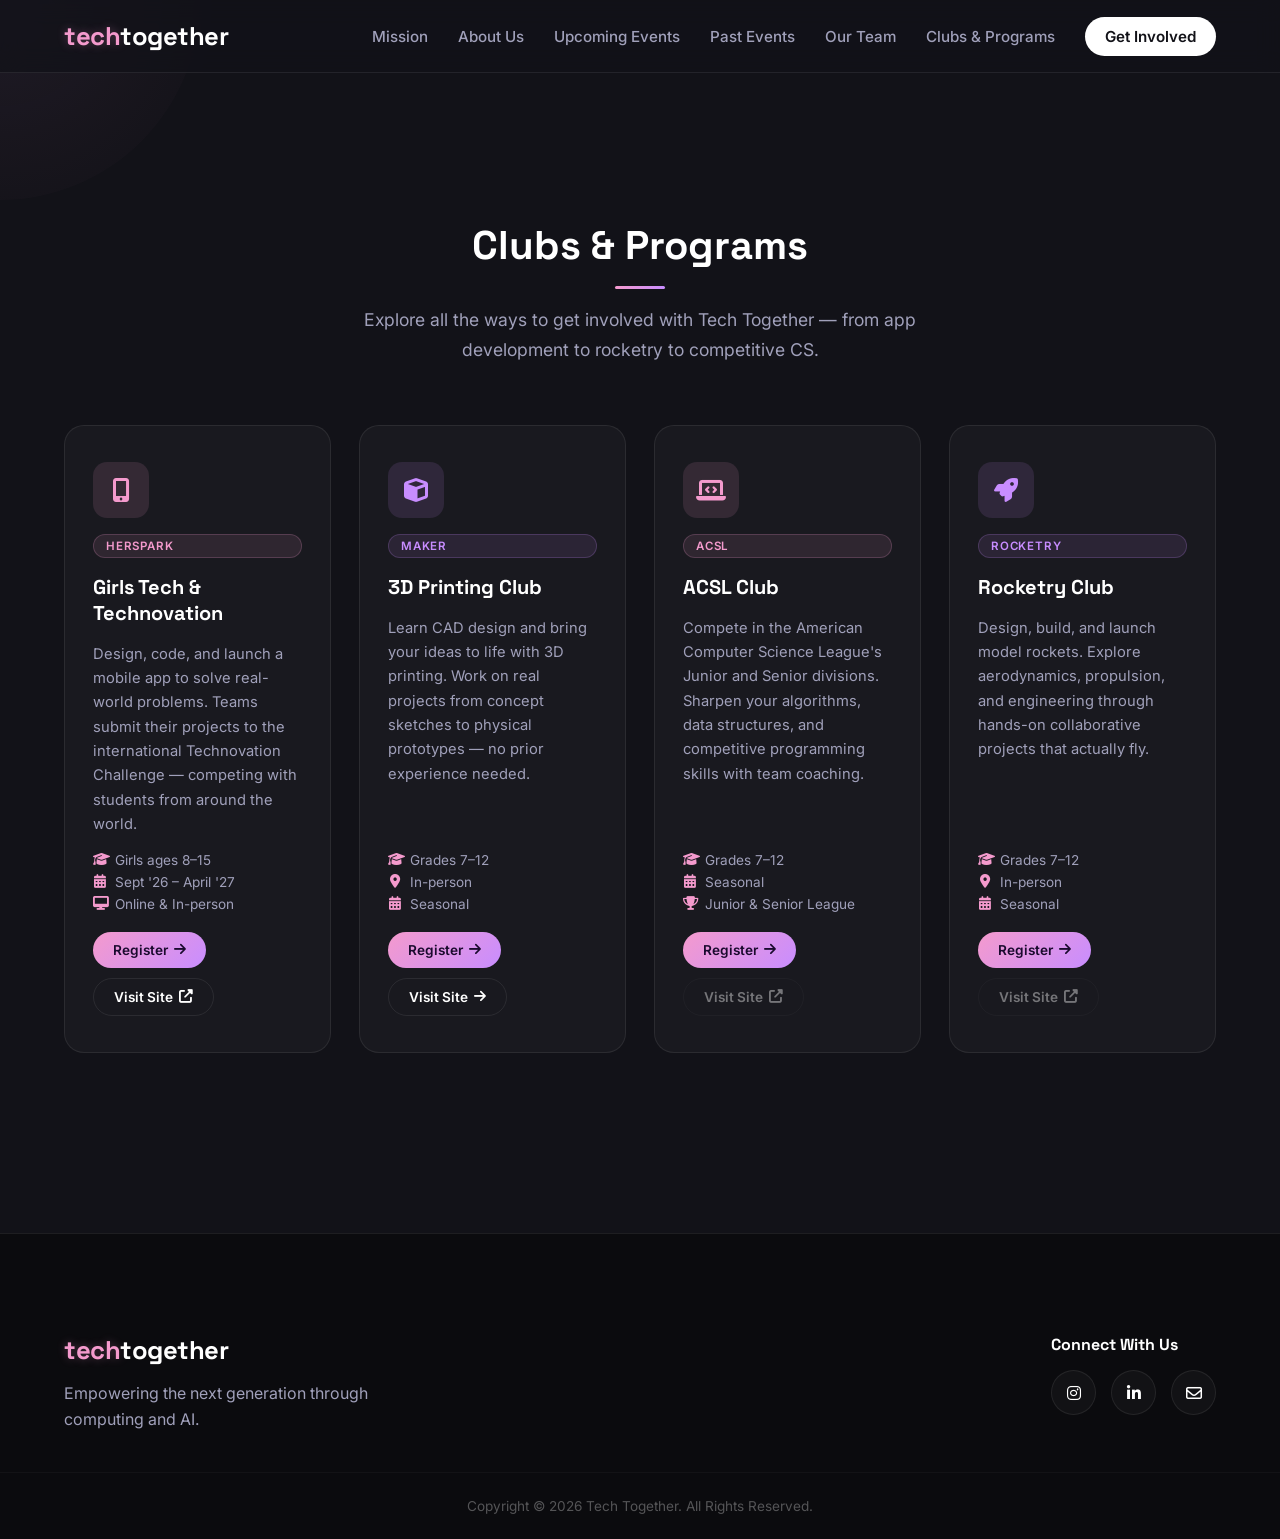
==== commit 243f04be: "add 3d printing website to clubs" ====
--- a/site/clubs.html
+++ b/site/clubs.html
@@ -271,9 +271,13 @@
                        target="_blank" class="club-btn-register">
                         Register <i class="fas fa-arrow-right"></i>
                     </a>
-                    <span class="club-btn-visit disabled">
-                        Visit Site <i class="fas fa-external-link-alt"></i>
-                    </span>
+                    
+                    <a href="https://kandaprints.wixsite.com/3d-printing-club"
+                       target="_blank" class="club-btn-visit">
+                       Visit Site <i class="fas fa-arrow-right"></i>
+                    </a>
+
+            
                 </div>
             </div>
 
